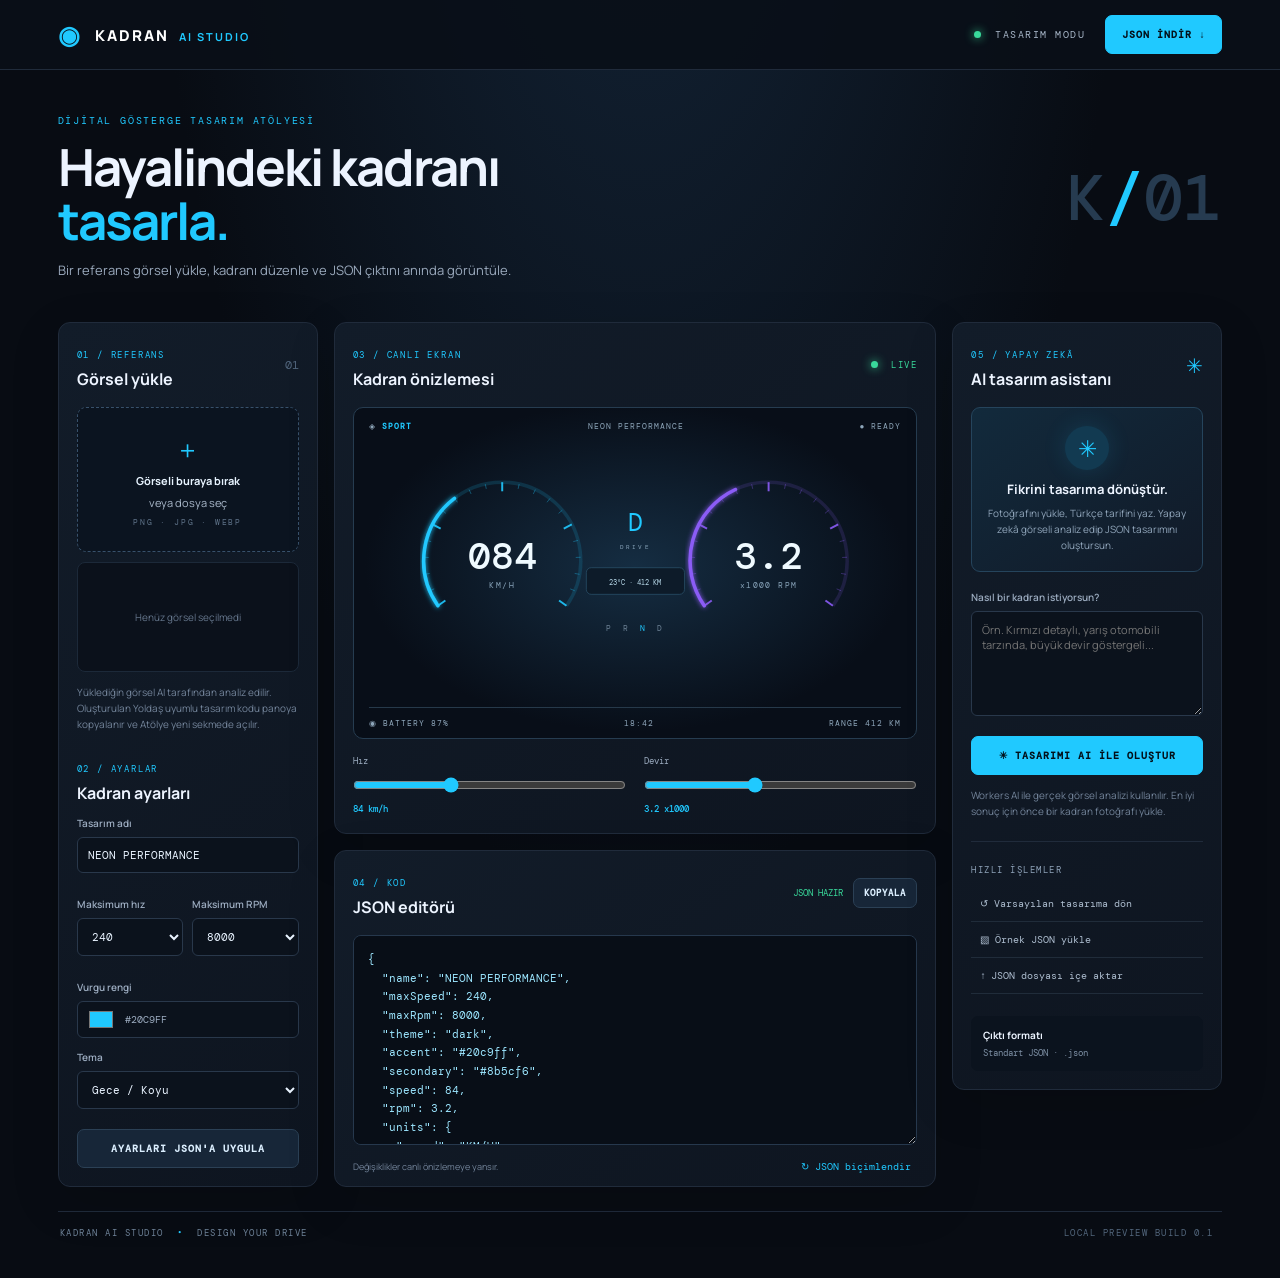
==== index.html @ 5814f286 "Update image analysis and Yoldas export hint" ====
<!doctype html>
<html lang="tr">
<head>
<meta charset="utf-8"><meta name="viewport" content="width=device-width,initial-scale=1">
<title>Kadran AI Studio</title><link rel="stylesheet" href="style.css">
</head>
<body>
<header class="topbar">
  <a class="brand" href="#"><span class="brand-icon">◉</span> KADRAN <b>AI STUDIO</b></a>
  <div class="top-actions"><span class="status"><i></i> TASARIM MODU</span><button id="downloadTop" class="btn primary">JSON İNDİR ↓</button></div>
</header>
<main>
  <section class="intro"><div><p class="eyebrow">DİJİTAL GÖSTERGE TASARIM ATÖLYESİ</p><h1>Hayalindeki kadranı<br><em>tasarla.</em></h1><p class="sub">Bir referans görsel yükle, kadranı düzenle ve JSON çıktını anında görüntüle.</p></div><div class="intro-mark">K<span>/</span>01</div></section>
  <section class="workspace">
    <aside class="panel upload-panel">
      <div class="panel-head"><div><small>01 / REFERANS</small><h2>Görsel yükle</h2></div><span class="step">01</span></div>
      <label class="dropzone" id="dropzone" for="imageInput">
        <input id="imageInput" type="file" accept="image/png,image/jpeg,image/webp">
        <span class="upload-symbol">＋</span><strong>Görseli buraya bırak</strong><span>veya dosya seç</span><small>PNG · JPG · WEBP</small>
      </label>
      <div class="reference-preview" id="referencePreview"><span>Henüz görsel seçilmedi</span></div>
      <div class="hint">Yüklediğin görsel AI tarafından analiz edilir. Oluşturulan Yoldaş uyumlu tasarım kodu panoya kopyalanır ve Atölye yeni sekmede açılır.</div>
      <div class="panel-head controls-head"><div><small>02 / AYARLAR</small><h2>Kadran ayarları</h2></div></div>
      <label class="field">Tasarım adı<input id="nameInput" value="NEON PERFORMANCE"></label>
      <div class="two-fields">
        <label class="field">Maksimum hız<select id="maxSpeed"><option>240</option><option>260</option><option>280</option><option>320</option><option>360</option></select></label>
        <label class="field">Maksimum RPM<select id="maxRpm"><option>8000</option><option>7000</option><option>9000</option><option>10000</option></select></label>
      </div>
      <label class="field">Vurgu rengi<div class="color-row"><input id="accent" type="color" value="#20c9ff"><span id="colorValue">#20C9FF</span></div></label>
      <label class="field">Tema<select id="theme"><option value="dark">Gece / Koyu</option><option value="light">Gündüz / Açık</option></select></label>
      <button id="applySettings" class="btn full">AYARLARI JSON'A UYGULA</button>
    </aside>
    <section class="center-column">
      <div class="panel preview-panel">
        <div class="panel-head"><div><small>03 / CANLI EKRAN</small><h2>Kadran önizlemesi</h2></div><span class="live"><i></i> LIVE</span></div>
        <div id="cluster" class="cluster">
          <div class="cluster-top"><span>◈ <b>SPORT</b></span><span id="clusterName">NEON PERFORMANCE</span><span>● READY</span></div>
          <svg id="dial" viewBox="0 0 760 390" role="img" aria-label="Dijital araç kadranı">
            <defs><filter id="glow"><feGaussianBlur stdDeviation="5" result="blur"/><feMerge><feMergeNode in="blur"/><feMergeNode in="SourceGraphic"/></feMerge></filter></defs>
            <g id="leftTicks"></g><g id="rightTicks"></g>
            <text x="190" y="210" class="dial-value" id="speedText">084</text><text x="190" y="242" class="dial-unit">KM/H</text>
            <text x="570" y="210" class="dial-value" id="rpmText">3.2</text><text x="570" y="242" class="dial-unit">x1000 RPM</text>
            <path id="speedArc" d="" class="arc"/><path id="rpmArc" d="" class="arc secondary"/>
            <text x="380" y="145" text-anchor="middle" class="gear">D</text>
            <text x="380" y="178" text-anchor="middle" class="gear-label">DRIVE</text>
            <rect x="305" y="205" width="150" height="42" rx="8" class="info-box"/>
            <text x="380" y="232" text-anchor="middle" class="info-text">23°C  ·  412 KM</text>
            <text x="380" y="290" text-anchor="middle" class="bottom-info">P  R  <tspan class="active-gear">N</tspan>  D</text>
          </svg>
          <div class="cluster-bottom"><span>◉  BATTERY  87%</span><span>18:42</span><span>RANGE 412 KM</span></div>
        </div>
        <div class="preview-controls"><label>Hız <input id="speedSlider" type="range" min="0" max="240" value="84"><b id="speedLabel">84 km/h</b></label><label>Devir <input id="rpmSlider" type="range" min="0" max="8" step=".1" value="3.2"><b id="rpmLabel">3.2 x1000</b></label></div>
      </div>
      <div class="panel editor-panel">
        <div class="panel-head"><div><small>04 / KOD</small><h2>JSON editörü</h2></div><div class="editor-actions"><span id="jsonStatus">JSON HAZIR</span><button id="copyJson" class="btn small">KOPYALA</button></div></div>
        <textarea id="jsonEditor" spellcheck="false" aria-label="JSON editörü"></textarea>
        <div class="editor-footer"><span>Değişiklikler canlı önizlemeye yansır.</span><button id="formatJson" class="text-btn">↻ JSON biçimlendir</button></div>
      </div>
    </section>
    <aside class="panel ai-panel">
      <div class="panel-head"><div><small>05 / YAPAY ZEKÂ</small><h2>AI tasarım asistanı</h2></div><span class="ai-star">✳</span></div>
      <div class="ai-card"><div class="ai-orb">✳</div><h3>Fikrini tasarıma dönüştür.</h3><p>Fotoğrafını yükle, Türkçe tarifini yaz. Yapay zekâ görseli analiz edip JSON tasarımını oluştursun.</p></div>
      <label class="field">Nasıl bir kadran istiyorsun?<textarea id="prompt" class="prompt" placeholder="Örn. Kırmızı detaylı, yarış otomobili tarzında, büyük devir göstergeli..."></textarea></label>
      <button id="generate" class="btn primary full">✳ TASARIMI AI İLE OLUŞTUR</button>
      <p class="hint">Workers AI ile gerçek görsel analizi kullanılır. En iyi sonuç için önce bir kadran fotoğrafı yükle.</p>
      <div class="ai-divider"></div><h3 class="mini-title">HIZLI İŞLEMLER</h3>
      <button class="quick" id="reset">↺ Varsayılan tasarıma dön</button>
      <button class="quick" id="sample">▧ Örnek JSON yükle</button>
      <label class="quick file-load">↑ JSON dosyası içe aktar<input type="file" id="jsonInput" accept=".json,application/json"></label>
      <div class="export-note"><b>Çıktı formatı</b><span>Standart JSON · .json</span></div>
    </aside>
  </section>
  <footer> KADRAN AI STUDIO <span>•</span> DESIGN YOUR DRIVE <span class="foot-right">LOCAL PREVIEW BUILD 0.1</span></footer>
</main>
<script src="app.js"></script>
</body></html>
---- style.css ----
@import url('https://fonts.googleapis.com/css2?family=DM+Mono:wght@400;500&family=Manrope:wght@400;500;600;700;800&display=swap');
:root{--bg:#080c13;--panel:#101722;--line:#202b3b;--muted:#7f8da1;--text:#edf4ff;--cyan:#20c9ff;--accent:#20c9ff}
*{box-sizing:border-box}body{margin:0;background:radial-gradient(ellipse at 50% -30%,#14263a 0,transparent 55%),var(--bg);color:var(--text);font-family:Manrope,Arial,sans-serif}.topbar{height:70px;border-bottom:1px solid var(--line);display:flex;align-items:center;justify-content:space-between;padding:0 4.5%;background:#090f18e8}.brand{font-size:15px;font-weight:800;letter-spacing:2px;color:#fff;text-decoration:none}.brand b{color:var(--cyan);font-size:11px;margin-left:5px}.brand-icon{color:var(--cyan);font-size:25px;vertical-align:-3px;margin-right:8px}.top-actions{display:flex;gap:20px;align-items:center}.status,.live{font:10px 'DM Mono';letter-spacing:1.5px;color:#a8b7c9}.status i,.live i{display:inline-block;width:7px;height:7px;background:#39d99b;border-radius:50%;margin-right:7px;box-shadow:0 0 10px #39d99b}.btn{border:1px solid #2b4055;background:#172638;color:#dcefff;padding:12px 16px;border-radius:7px;font:700 10px 'DM Mono';letter-spacing:1px;cursor:pointer;transition:.2s}.btn:hover{transform:translateY(-1px);border-color:var(--cyan)}.btn.primary{background:var(--cyan);color:#03101a;border-color:var(--cyan)}main{max-width:1600px;margin:auto;padding:34px 4.5% 24px}.intro{display:flex;justify-content:space-between;align-items:center;margin:0 0 30px}.eyebrow,small{font:10px 'DM Mono';letter-spacing:1.8px;color:var(--cyan)}h1{font-size:clamp(34px,4vw,52px);line-height:1.06;letter-spacing:-2px;margin:12px 0}.intro h1 em{font-style:normal;color:var(--cyan)}.sub{color:#9aa9bc;font-size:13px}.intro-mark{font:500 65px 'DM Mono';color:#263b50}.intro-mark span{color:var(--cyan)}.workspace{display:grid;grid-template-columns:260px minmax(420px,1fr) 270px;gap:16px;align-items:start}.panel{background:linear-gradient(145deg,#121c29,#0e1520);border:1px solid var(--line);border-radius:12px;padding:18px;min-width:0;box-shadow:0 15px 50px #0002}.panel-head{display:flex;justify-content:space-between;align-items:center;margin-bottom:17px}.panel-head small{font-size:9px}.panel h2{font-size:16px;margin:5px 0 0}.step{font:12px 'DM Mono';color:#50647b}.dropzone{height:145px;border:1px dashed #38516b;border-radius:9px;background:#0b1420;display:flex;flex-direction:column;align-items:center;justify-content:center;gap:7px;cursor:pointer;color:#aab9cb;font-size:11px}.dropzone:hover{border-color:var(--cyan)}.dropzone input,.file-load input{display:none}.upload-symbol{font-size:25px;color:var(--cyan)}.dropzone strong{color:#e8f4ff}.dropzone small{font-size:8px;color:#60748a}.reference-preview{margin-top:10px;height:110px;border-radius:8px;background:#0b111b;border:1px solid #1c2939;display:flex;align-items:center;justify-content:center;color:#66778d;font-size:10px;overflow:hidden}.reference-preview img{width:100%;height:100%;object-fit:contain}.hint{font-size:10px;line-height:1.6;color:#73849a;margin:12px 0}.controls-head{margin-top:23px;margin-bottom:12px}.field{display:block;font-size:10px;color:#9cacc0;margin:12px 0;font-weight:600}.field input:not([type=color]),.field select,.field textarea{display:block;width:100%;margin-top:7px;border:1px solid #29384b;background:#0b121c;color:#e9f3ff;border-radius:6px;padding:10px;font:11px 'DM Mono';outline:none}.field input:focus,.field select:focus,.field textarea:focus{border-color:var(--cyan)}.two-fields{display:grid;grid-template-columns:1fr 1fr;gap:9px}.color-row{display:flex;align-items:center;gap:10px;margin-top:7px;background:#0b121c;border:1px solid #29384b;border-radius:6px;padding:5px 9px;font:10px 'DM Mono'}.color-row input{width:28px;height:25px;border:0;background:none;padding:0}.full{width:100%;margin-top:8px}.center-column{display:grid;gap:16px}.preview-panel{padding:18px}.live{font-size:9px;color:#39d99b}.cluster{--accent:#20c9ff;background:radial-gradient(ellipse at 50% 48%,#152d42,#080e18 68%);border:1px solid #263c50;border-radius:10px;padding:13px 15px 10px;overflow:hidden;color:#dff5ff}.cluster.light{background:radial-gradient(ellipse at 50% 48%,#dceaf2,#f6f9fc 70%);color:#1b2d3e}.cluster-top,.cluster-bottom{display:flex;justify-content:space-between;font:8px 'DM Mono';letter-spacing:1px;color:#8ea6ba}.cluster-top b{color:var(--accent)}#dial{width:100%;height:auto;display:block;max-height:310px}.dial-value{font:500 54px 'DM Mono';fill:#effaff;text-anchor:middle}.dial-unit{font:11px 'DM Mono';fill:#8ba7bd;text-anchor:middle;letter-spacing:2px}.gear{font:36px 'DM Mono';fill:var(--accent)}.gear-label{font:9px 'DM Mono';fill:#8ba7bd;letter-spacing:3px}.info-box{fill:#0d1b29;stroke:#2b536d}.info-text{font:10px 'DM Mono';fill:#b8d9e9}.bottom-info{font:12px 'DM Mono';fill:#6d8296;letter-spacing:5px}.active-gear{fill:var(--accent)}.arc{fill:none;stroke:var(--accent);stroke-width:5;stroke-linecap:round;filter:url(#glow)}.arc.secondary{opacity:.55}.tick{stroke:#456176;stroke-width:2}.tick.major{stroke:var(--accent);stroke-width:3}.cluster-bottom{margin-top:3px;padding-top:10px;border-top:1px solid #26394a}.preview-controls{display:grid;grid-template-columns:1fr 1fr;gap:18px;margin-top:16px}.preview-controls label{font:9px 'DM Mono';color:#9cacc0}.preview-controls input{width:100%;accent-color:var(--cyan);display:block;margin:10px 0}.preview-controls b{color:var(--cyan);font-weight:500}.editor-panel{padding-bottom:12px}.editor-actions{display:flex;align-items:center;gap:10px}.editor-actions span{font:9px 'DM Mono';color:#39d99b}.btn.small{padding:8px 10px;font-size:9px}#jsonEditor{width:100%;height:210px;resize:vertical;background:#080e17;border:1px solid #26384d;border-radius:8px;color:#9ce6ff;padding:14px;font:11px/1.7 'DM Mono';outline:none;tab-size:2}#jsonEditor:focus{border-color:#287c9d}.editor-footer{display:flex;justify-content:space-between;align-items:center;color:#73849a;font-size:9px;margin-top:9px}.text-btn{background:none;border:0;color:var(--cyan);font:10px 'DM Mono';cursor:pointer}.ai-star{color:var(--cyan);font-size:20px}.ai-card{background:linear-gradient(145deg,#122a3c,#111a28);border:1px solid #25445c;border-radius:9px;padding:18px 14px;text-align:center;margin-bottom:18px}.ai-orb{width:44px;height:44px;border-radius:50%;margin:0 auto 10px;display:grid;place-items:center;background:#123a51;color:var(--cyan);font-size:23px;box-shadow:0 0 25px #20c9ff24}.ai-card h3{font-size:13px;margin:7px 0}.ai-card p{font-size:10px;line-height:1.6;color:#91a6bb;margin:0}.prompt{height:105px;resize:vertical;font-family:Manrope!important;line-height:1.5}.ai-divider{height:1px;background:var(--line);margin:22px 0}.mini-title{font:9px 'DM Mono';letter-spacing:1.5px;color:#8ea2b8;margin-bottom:10px}.quick{width:100%;text-align:left;padding:11px 9px;background:transparent;border:0;border-bottom:1px solid #202c3a;color:#aebed0;font:10px 'DM Mono';cursor:pointer}.quick:hover{color:var(--cyan)}.file-load{display:block}.export-note{margin-top:22px;padding:12px;background:#0b131e;border-radius:7px;display:flex;flex-direction:column;gap:5px;font-size:10px}.export-note span{color:#7f91a6;font:9px 'DM Mono'}footer{margin-top:24px;padding:15px 2px;border-top:1px solid var(--line);font:9px 'DM Mono';letter-spacing:1.5px;color:#6e8298}footer span{color:var(--cyan);padding:0 7px}.foot-right{float:right!important;color:#53677d!important}
@media(max-width:1100px){.workspace{grid-template-columns:230px minmax(350px,1fr)}.ai-panel{grid-column:1/-1;display:grid;grid-template-columns:1fr 1fr;gap:12px}.ai-panel>.panel-head{grid-column:1/-1;margin-bottom:0}.ai-divider,.mini-title,.quick,.export-note{grid-column:1/-1}.ai-card{margin:0}}
@media(max-width:720px){main{padding:24px 14px}.topbar{padding:0 14px}.status{display:none}.intro-mark{font-size:38px}.workspace{grid-template-columns:1fr}.ai-panel{display:block}.ai-panel>.panel-head{margin-bottom:17px}.ai-card{margin-bottom:18px}.preview-controls{grid-template-columns:1fr}.cluster{padding:8px}#dial{min-height:190px}.intro{margin-bottom:20px}.sub{max-width:300px}.foot-right{float:none!important;display:block;margin-top:8px}}
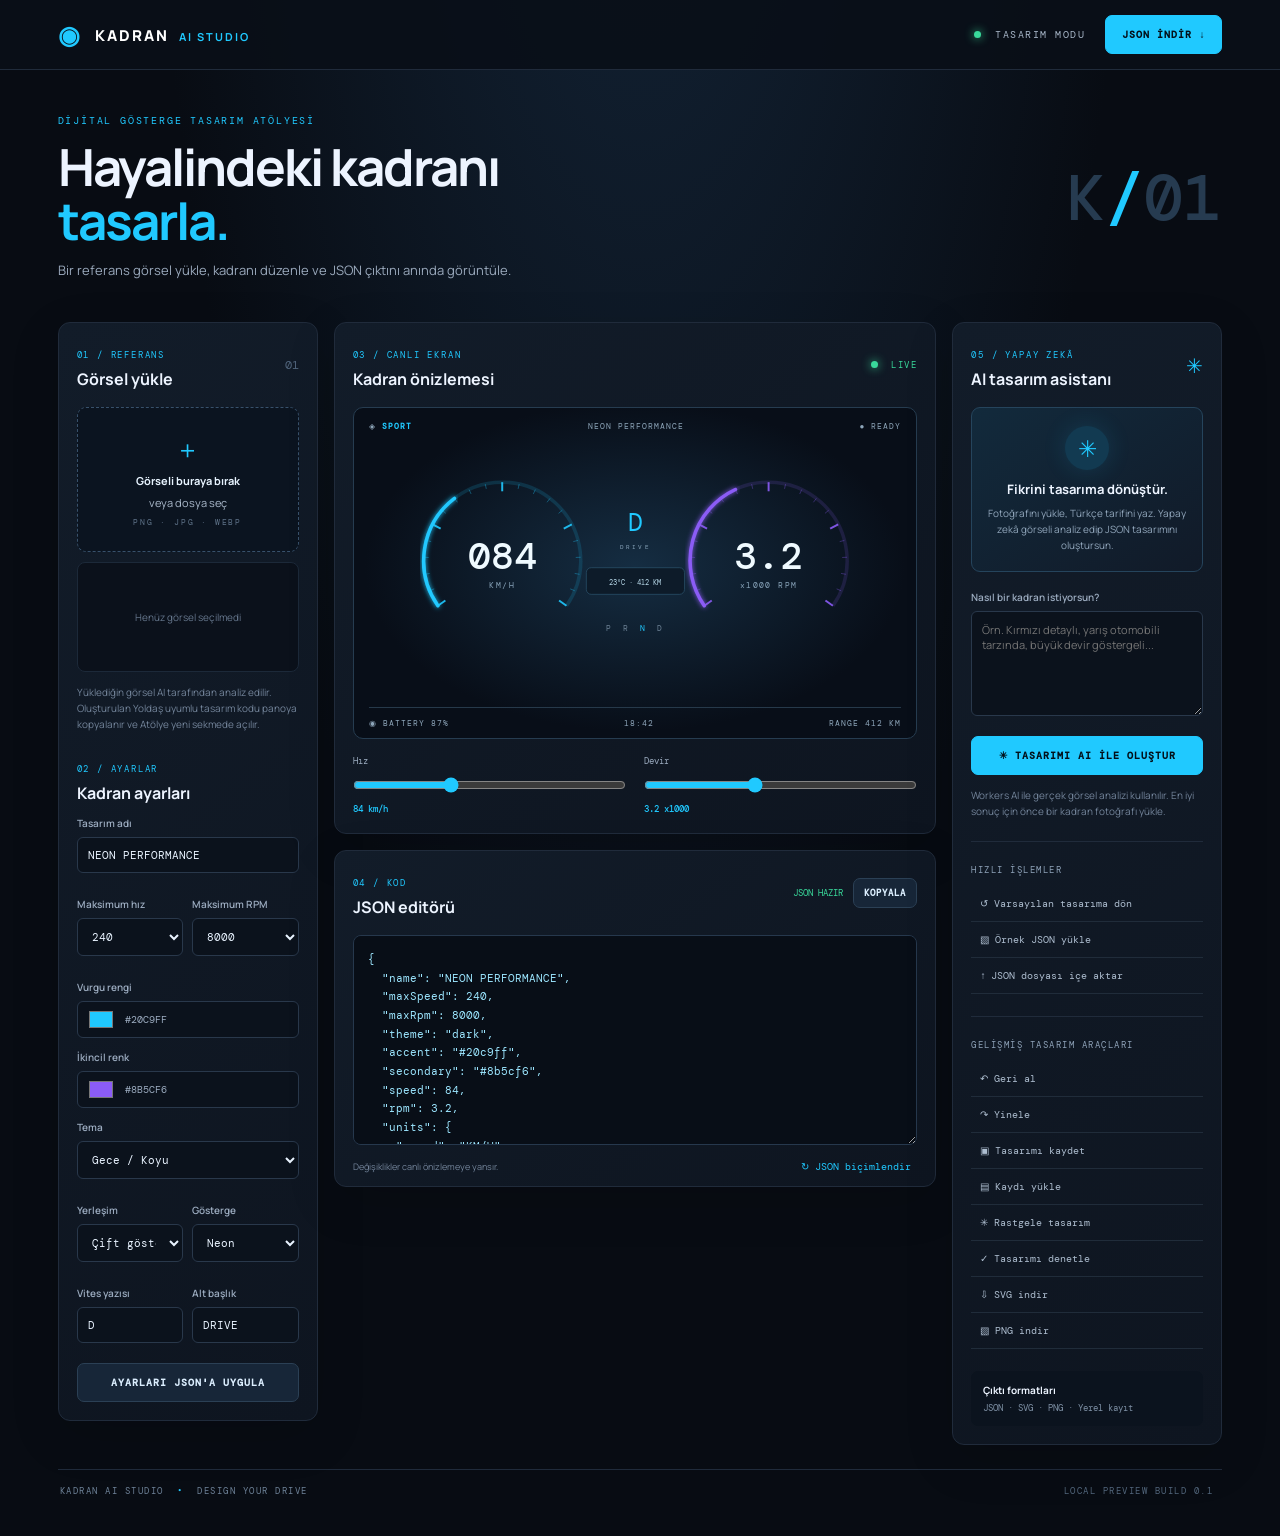
==== commit d3f5aa2f: "Add expanded dashboard design controls and tools" ====
--- a/index.html
+++ b/index.html
@@ -27,7 +27,16 @@
         <label class="field">Maksimum RPM<select id="maxRpm"><option>8000</option><option>7000</option><option>9000</option><option>10000</option></select></label>
       </div>
       <label class="field">Vurgu rengi<div class="color-row"><input id="accent" type="color" value="#20c9ff"><span id="colorValue">#20C9FF</span></div></label>
+      <label class="field">İkincil renk<div class="color-row"><input id="secondary" type="color" value="#8b5cf6"><span id="secondaryValue">#8B5CF6</span></div></label>
       <label class="field">Tema<select id="theme"><option value="dark">Gece / Koyu</option><option value="light">Gündüz / Açık</option></select></label>
+      <div class="two-fields">
+        <label class="field">Yerleşim<select id="layout"><option value="dual-dial">Çift gösterge</option><option value="single-dial">Tek gösterge</option><option value="horizontal">Yatay çubuk</option><option value="minimal">Minimal</option></select></label>
+        <label class="field">Gösterge<select id="gaugeStyle"><option value="neon">Neon</option><option value="solid">Dolu</option><option value="minimal">Minimal</option></select></label>
+      </div>
+      <div class="two-fields">
+        <label class="field">Vites yazısı<input id="centerText" maxlength="8" value="D"></label>
+        <label class="field">Alt başlık<input id="subtitle" maxlength="18" value="DRIVE"></label>
+      </div>
       <button id="applySettings" class="btn full">AYARLARI JSON'A UYGULA</button>
     </aside>
     <section class="center-column">
@@ -67,7 +76,14 @@
       <button class="quick" id="reset">↺ Varsayılan tasarıma dön</button>
       <button class="quick" id="sample">▧ Örnek JSON yükle</button>
       <label class="quick file-load">↑ JSON dosyası içe aktar<input type="file" id="jsonInput" accept=".json,application/json"></label>
-      <div class="export-note"><b>Çıktı formatı</b><span>Standart JSON · .json</span></div>
+      <div class="ai-divider"></div><h3 class="mini-title">GELİŞMİŞ TASARIM ARAÇLARI</h3>
+      <div class="tool-grid">
+        <button class="quick tool-btn" id="undo">↶ Geri al</button><button class="quick tool-btn" id="redo">↷ Yinele</button>
+        <button class="quick tool-btn" id="saveDesign">▣ Tasarımı kaydet</button><button class="quick tool-btn" id="loadDesign">▤ Kaydı yükle</button>
+        <button class="quick tool-btn" id="randomize">✳ Rastgele tasarım</button><button class="quick tool-btn" id="validate">✓ Tasarımı denetle</button>
+        <button class="quick tool-btn" id="exportSvg">⇩ SVG indir</button><button class="quick tool-btn" id="exportPng">▧ PNG indir</button>
+      </div>
+      <div class="export-note"><b>Çıktı formatları</b><span>JSON · SVG · PNG · Yerel kayıt</span></div>
     </aside>
   </section>
   <footer> KADRAN AI STUDIO <span>•</span> DESIGN YOUR DRIVE <span class="foot-right">LOCAL PREVIEW BUILD 0.1</span></footer>
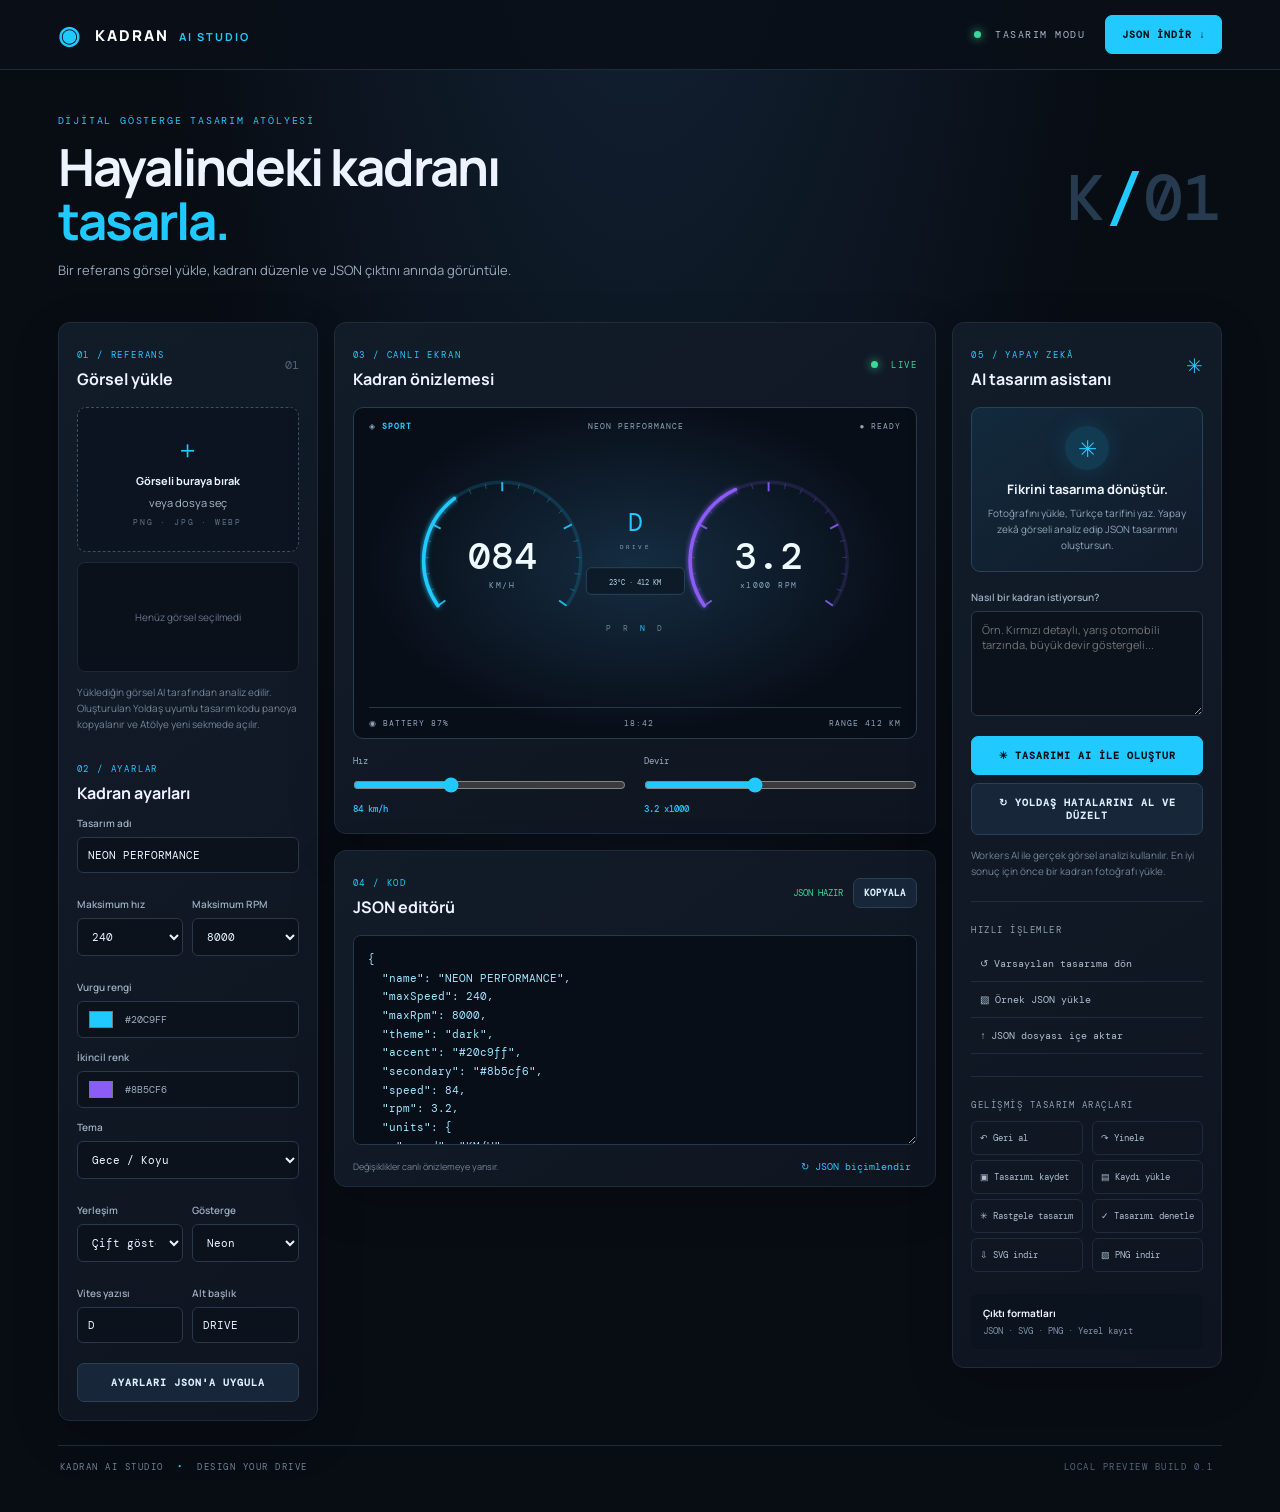
==== commit 79149793: "Add Yoldas error correction control" ====
--- a/index.html
+++ b/index.html
@@ -71,6 +71,7 @@
       <div class="ai-card"><div class="ai-orb">✳</div><h3>Fikrini tasarıma dönüştür.</h3><p>Fotoğrafını yükle, Türkçe tarifini yaz. Yapay zekâ görseli analiz edip JSON tasarımını oluştursun.</p></div>
       <label class="field">Nasıl bir kadran istiyorsun?<textarea id="prompt" class="prompt" placeholder="Örn. Kırmızı detaylı, yarış otomobili tarzında, büyük devir göstergeli..."></textarea></label>
       <button id="generate" class="btn primary full">✳ TASARIMI AI İLE OLUŞTUR</button>
+      <button class="btn full" id="fixYoldasErrors" type="button">↻ YOLDAŞ HATALARINI AL VE DÜZELT</button>
       <p class="hint">Workers AI ile gerçek görsel analizi kullanılır. En iyi sonuç için önce bir kadran fotoğrafı yükle.</p>
       <div class="ai-divider"></div><h3 class="mini-title">HIZLI İŞLEMLER</h3>
       <button class="quick" id="reset">↺ Varsayılan tasarıma dön</button>
--- a/style.css
+++ b/style.css
@@ -2,4 +2,7 @@
 :root{--bg:#080c13;--panel:#101722;--line:#202b3b;--muted:#7f8da1;--text:#edf4ff;--cyan:#20c9ff;--accent:#20c9ff}
 *{box-sizing:border-box}body{margin:0;background:radial-gradient(ellipse at 50% -30%,#14263a 0,transparent 55%),var(--bg);color:var(--text);font-family:Manrope,Arial,sans-serif}.topbar{height:70px;border-bottom:1px solid var(--line);display:flex;align-items:center;justify-content:space-between;padding:0 4.5%;background:#090f18e8}.brand{font-size:15px;font-weight:800;letter-spacing:2px;color:#fff;text-decoration:none}.brand b{color:var(--cyan);font-size:11px;margin-left:5px}.brand-icon{color:var(--cyan);font-size:25px;vertical-align:-3px;margin-right:8px}.top-actions{display:flex;gap:20px;align-items:center}.status,.live{font:10px 'DM Mono';letter-spacing:1.5px;color:#a8b7c9}.status i,.live i{display:inline-block;width:7px;height:7px;background:#39d99b;border-radius:50%;margin-right:7px;box-shadow:0 0 10px #39d99b}.btn{border:1px solid #2b4055;background:#172638;color:#dcefff;padding:12px 16px;border-radius:7px;font:700 10px 'DM Mono';letter-spacing:1px;cursor:pointer;transition:.2s}.btn:hover{transform:translateY(-1px);border-color:var(--cyan)}.btn.primary{background:var(--cyan);color:#03101a;border-color:var(--cyan)}main{max-width:1600px;margin:auto;padding:34px 4.5% 24px}.intro{display:flex;justify-content:space-between;align-items:center;margin:0 0 30px}.eyebrow,small{font:10px 'DM Mono';letter-spacing:1.8px;color:var(--cyan)}h1{font-size:clamp(34px,4vw,52px);line-height:1.06;letter-spacing:-2px;margin:12px 0}.intro h1 em{font-style:normal;color:var(--cyan)}.sub{color:#9aa9bc;font-size:13px}.intro-mark{font:500 65px 'DM Mono';color:#263b50}.intro-mark span{color:var(--cyan)}.workspace{display:grid;grid-template-columns:260px minmax(420px,1fr) 270px;gap:16px;align-items:start}.panel{background:linear-gradient(145deg,#121c29,#0e1520);border:1px solid var(--line);border-radius:12px;padding:18px;min-width:0;box-shadow:0 15px 50px #0002}.panel-head{display:flex;justify-content:space-between;align-items:center;margin-bottom:17px}.panel-head small{font-size:9px}.panel h2{font-size:16px;margin:5px 0 0}.step{font:12px 'DM Mono';color:#50647b}.dropzone{height:145px;border:1px dashed #38516b;border-radius:9px;background:#0b1420;display:flex;flex-direction:column;align-items:center;justify-content:center;gap:7px;cursor:pointer;color:#aab9cb;font-size:11px}.dropzone:hover{border-color:var(--cyan)}.dropzone input,.file-load input{display:none}.upload-symbol{font-size:25px;color:var(--cyan)}.dropzone strong{color:#e8f4ff}.dropzone small{font-size:8px;color:#60748a}.reference-preview{margin-top:10px;height:110px;border-radius:8px;background:#0b111b;border:1px solid #1c2939;display:flex;align-items:center;justify-content:center;color:#66778d;font-size:10px;overflow:hidden}.reference-preview img{width:100%;height:100%;object-fit:contain}.hint{font-size:10px;line-height:1.6;color:#73849a;margin:12px 0}.controls-head{margin-top:23px;margin-bottom:12px}.field{display:block;font-size:10px;color:#9cacc0;margin:12px 0;font-weight:600}.field input:not([type=color]),.field select,.field textarea{display:block;width:100%;margin-top:7px;border:1px solid #29384b;background:#0b121c;color:#e9f3ff;border-radius:6px;padding:10px;font:11px 'DM Mono';outline:none}.field input:focus,.field select:focus,.field textarea:focus{border-color:var(--cyan)}.two-fields{display:grid;grid-template-columns:1fr 1fr;gap:9px}.color-row{display:flex;align-items:center;gap:10px;margin-top:7px;background:#0b121c;border:1px solid #29384b;border-radius:6px;padding:5px 9px;font:10px 'DM Mono'}.color-row input{width:28px;height:25px;border:0;background:none;padding:0}.full{width:100%;margin-top:8px}.center-column{display:grid;gap:16px}.preview-panel{padding:18px}.live{font-size:9px;color:#39d99b}.cluster{--accent:#20c9ff;background:radial-gradient(ellipse at 50% 48%,#152d42,#080e18 68%);border:1px solid #263c50;border-radius:10px;padding:13px 15px 10px;overflow:hidden;color:#dff5ff}.cluster.light{background:radial-gradient(ellipse at 50% 48%,#dceaf2,#f6f9fc 70%);color:#1b2d3e}.cluster-top,.cluster-bottom{display:flex;justify-content:space-between;font:8px 'DM Mono';letter-spacing:1px;color:#8ea6ba}.cluster-top b{color:var(--accent)}#dial{width:100%;height:auto;display:block;max-height:310px}.dial-value{font:500 54px 'DM Mono';fill:#effaff;text-anchor:middle}.dial-unit{font:11px 'DM Mono';fill:#8ba7bd;text-anchor:middle;letter-spacing:2px}.gear{font:36px 'DM Mono';fill:var(--accent)}.gear-label{font:9px 'DM Mono';fill:#8ba7bd;letter-spacing:3px}.info-box{fill:#0d1b29;stroke:#2b536d}.info-text{font:10px 'DM Mono';fill:#b8d9e9}.bottom-info{font:12px 'DM Mono';fill:#6d8296;letter-spacing:5px}.active-gear{fill:var(--accent)}.arc{fill:none;stroke:var(--accent);stroke-width:5;stroke-linecap:round;filter:url(#glow)}.arc.secondary{opacity:.55}.tick{stroke:#456176;stroke-width:2}.tick.major{stroke:var(--accent);stroke-width:3}.cluster-bottom{margin-top:3px;padding-top:10px;border-top:1px solid #26394a}.preview-controls{display:grid;grid-template-columns:1fr 1fr;gap:18px;margin-top:16px}.preview-controls label{font:9px 'DM Mono';color:#9cacc0}.preview-controls input{width:100%;accent-color:var(--cyan);display:block;margin:10px 0}.preview-controls b{color:var(--cyan);font-weight:500}.editor-panel{padding-bottom:12px}.editor-actions{display:flex;align-items:center;gap:10px}.editor-actions span{font:9px 'DM Mono';color:#39d99b}.btn.small{padding:8px 10px;font-size:9px}#jsonEditor{width:100%;height:210px;resize:vertical;background:#080e17;border:1px solid #26384d;border-radius:8px;color:#9ce6ff;padding:14px;font:11px/1.7 'DM Mono';outline:none;tab-size:2}#jsonEditor:focus{border-color:#287c9d}.editor-footer{display:flex;justify-content:space-between;align-items:center;color:#73849a;font-size:9px;margin-top:9px}.text-btn{background:none;border:0;color:var(--cyan);font:10px 'DM Mono';cursor:pointer}.ai-star{color:var(--cyan);font-size:20px}.ai-card{background:linear-gradient(145deg,#122a3c,#111a28);border:1px solid #25445c;border-radius:9px;padding:18px 14px;text-align:center;margin-bottom:18px}.ai-orb{width:44px;height:44px;border-radius:50%;margin:0 auto 10px;display:grid;place-items:center;background:#123a51;color:var(--cyan);font-size:23px;box-shadow:0 0 25px #20c9ff24}.ai-card h3{font-size:13px;margin:7px 0}.ai-card p{font-size:10px;line-height:1.6;color:#91a6bb;margin:0}.prompt{height:105px;resize:vertical;font-family:Manrope!important;line-height:1.5}.ai-divider{height:1px;background:var(--line);margin:22px 0}.mini-title{font:9px 'DM Mono';letter-spacing:1.5px;color:#8ea2b8;margin-bottom:10px}.quick{width:100%;text-align:left;padding:11px 9px;background:transparent;border:0;border-bottom:1px solid #202c3a;color:#aebed0;font:10px 'DM Mono';cursor:pointer}.quick:hover{color:var(--cyan)}.file-load{display:block}.export-note{margin-top:22px;padding:12px;background:#0b131e;border-radius:7px;display:flex;flex-direction:column;gap:5px;font-size:10px}.export-note span{color:#7f91a6;font:9px 'DM Mono'}footer{margin-top:24px;padding:15px 2px;border-top:1px solid var(--line);font:9px 'DM Mono';letter-spacing:1.5px;color:#6e8298}footer span{color:var(--cyan);padding:0 7px}.foot-right{float:right!important;color:#53677d!important}
 @media(max-width:1100px){.workspace{grid-template-columns:230px minmax(350px,1fr)}.ai-panel{grid-column:1/-1;display:grid;grid-template-columns:1fr 1fr;gap:12px}.ai-panel>.panel-head{grid-column:1/-1;margin-bottom:0}.ai-divider,.mini-title,.quick,.export-note{grid-column:1/-1}.ai-card{margin:0}}
-@media(max-width:720px){main{padding:24px 14px}.topbar{padding:0 14px}.status{display:none}.intro-mark{font-size:38px}.workspace{grid-template-columns:1fr}.ai-panel{display:block}.ai-panel>.panel-head{margin-bottom:17px}.ai-card{margin-bottom:18px}.preview-controls{grid-template-columns:1fr}.cluster{padding:8px}#dial{min-height:190px}.intro{margin-bottom:20px}.sub{max-width:300px}.foot-right{float:none!important;display:block;margin-top:8px}}+@media(max-width:720px){main{padding:24px 14px}.topbar{padding:0 14px}.status{display:none}.intro-mark{font-size:38px}.workspace{grid-template-columns:1fr}.ai-panel{display:block}.ai-panel>.panel-head{margin-bottom:17px}.ai-card{margin-bottom:18px}.preview-controls{grid-template-columns:1fr}.cluster{padding:8px}#dial{min-height:190px}.intro{margin-bottom:20px}.sub{max-width:300px}.foot-right{float:none!important;display:block;margin-top:8px}}
+.tool-grid{display:grid;grid-template-columns:1fr 1fr;gap:5px 9px}
+.tool-btn{border:1px solid #202c3a;border-radius:6px;padding:10px 8px;font-size:9px}
+.tool-btn:hover{background:#122438;border-color:#28617b}
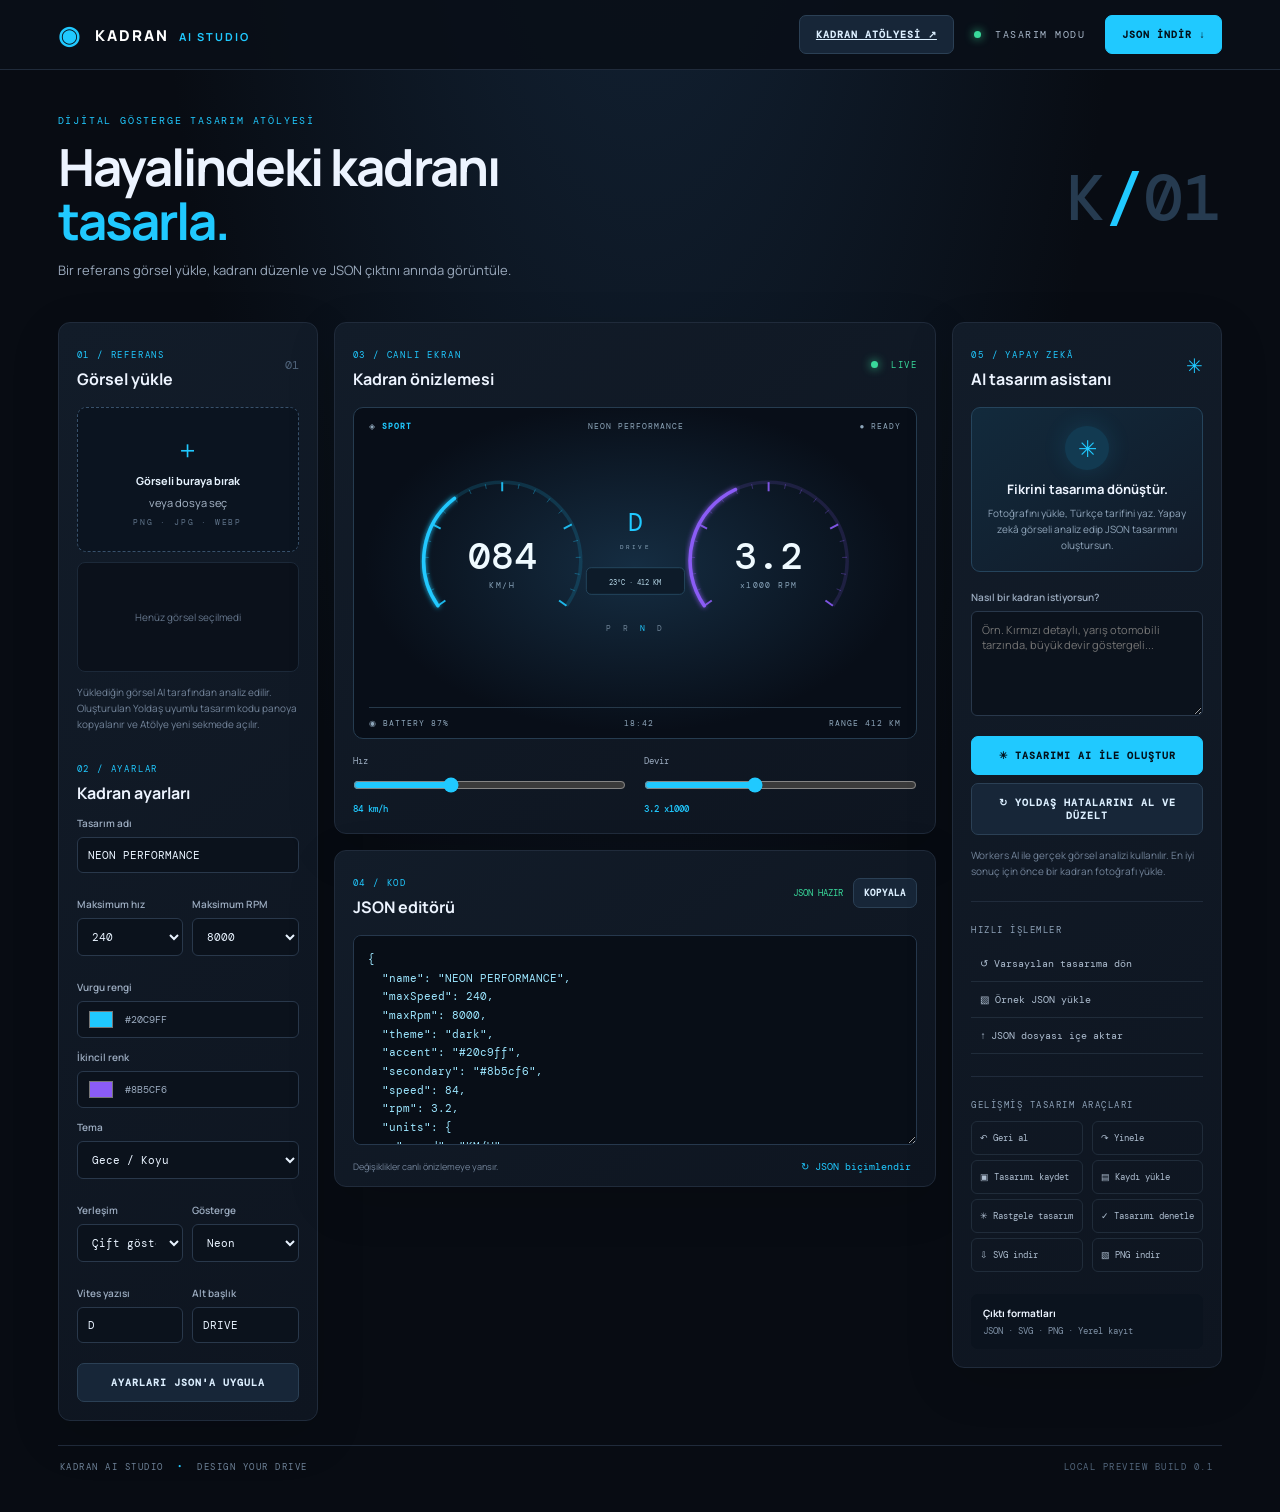
==== commit 14ab07fc: "Add navigation to integrated Kadran Atölyesi" ====
--- a/index.html
+++ b/index.html
@@ -7,7 +7,7 @@
 <body>
 <header class="topbar">
   <a class="brand" href="#"><span class="brand-icon">◉</span> KADRAN <b>AI STUDIO</b></a>
-  <div class="top-actions"><span class="status"><i></i> TASARIM MODU</span><button id="downloadTop" class="btn primary">JSON İNDİR ↓</button></div>
+  <div class="top-actions"><a class="btn" href="atolye.html">KADRAN ATÖLYESİ ↗</a><span class="status"><i></i> TASARIM MODU</span><button id="downloadTop" class="btn primary">JSON İNDİR ↓</button></div>
 </header>
 <main>
   <section class="intro"><div><p class="eyebrow">DİJİTAL GÖSTERGE TASARIM ATÖLYESİ</p><h1>Hayalindeki kadranı<br><em>tasarla.</em></h1><p class="sub">Bir referans görsel yükle, kadranı düzenle ve JSON çıktını anında görüntüle.</p></div><div class="intro-mark">K<span>/</span>01</div></section>
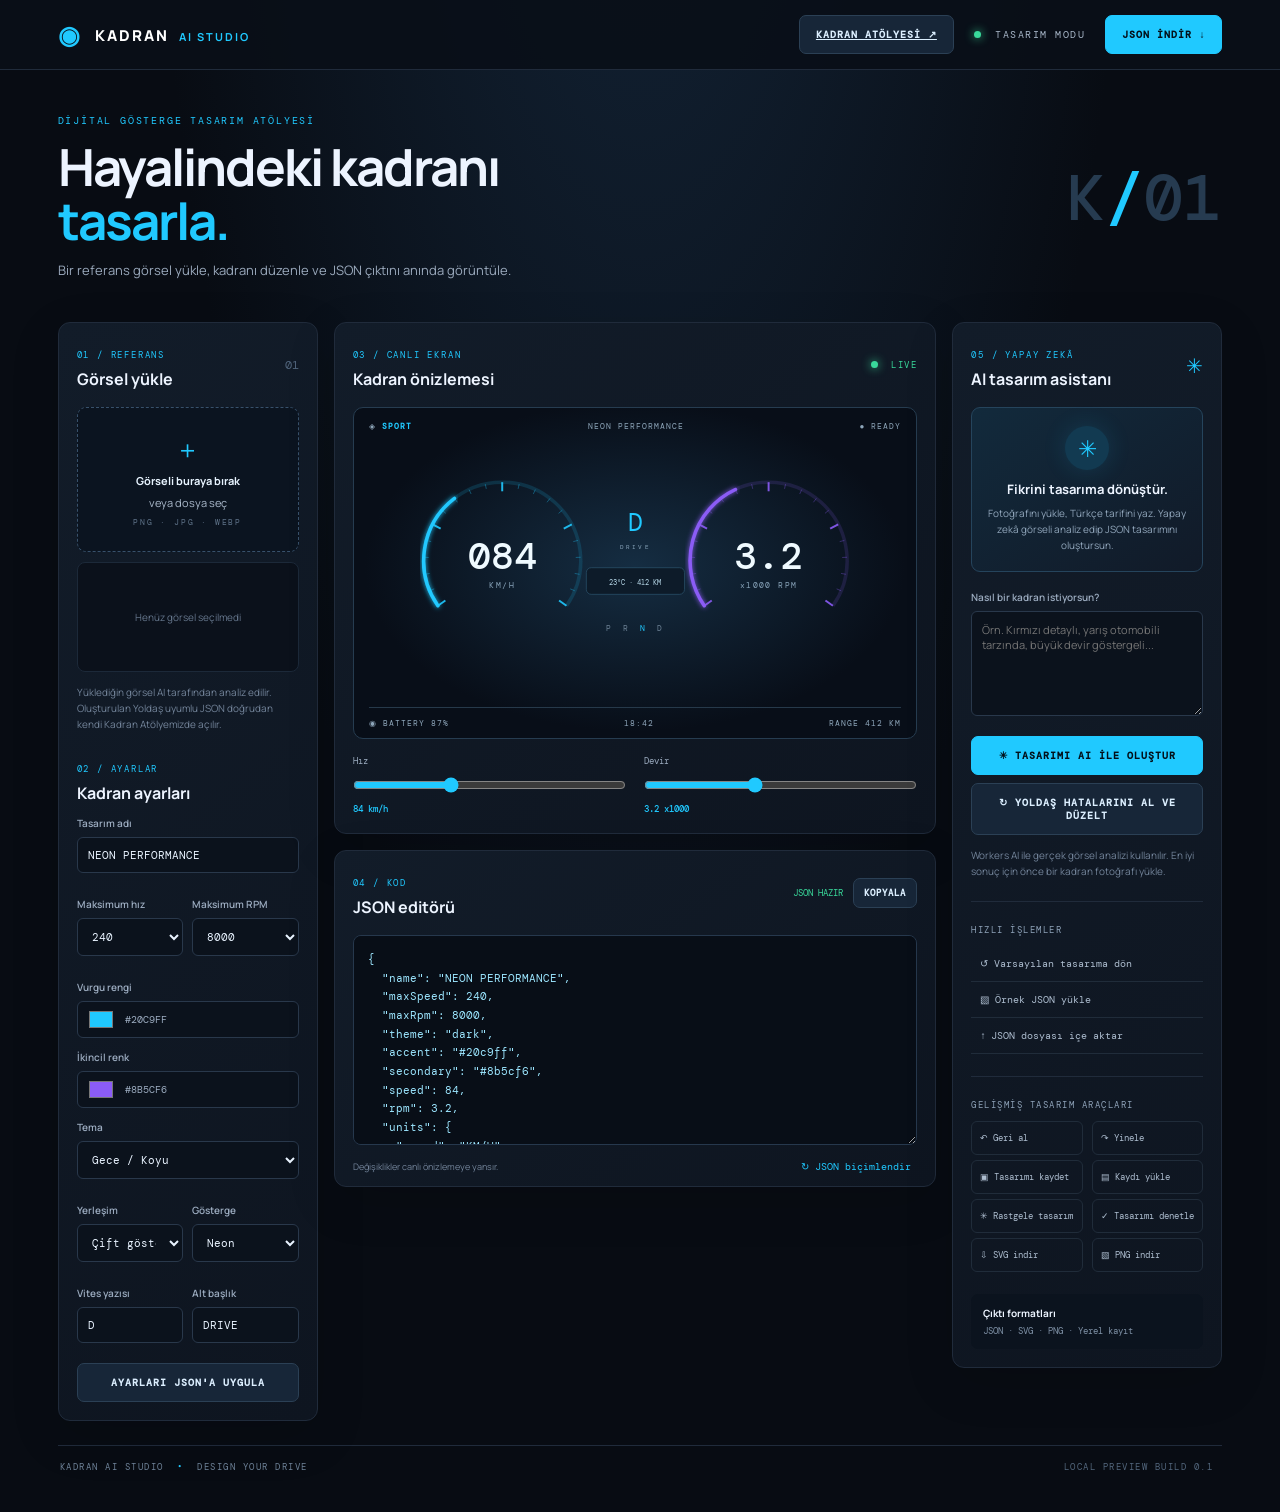
==== commit 6d92abc9: "Update AI handoff text for integrated atelier" ====
--- a/index.html
+++ b/index.html
@@ -19,7 +19,7 @@
         <span class="upload-symbol">＋</span><strong>Görseli buraya bırak</strong><span>veya dosya seç</span><small>PNG · JPG · WEBP</small>
       </label>
       <div class="reference-preview" id="referencePreview"><span>Henüz görsel seçilmedi</span></div>
-      <div class="hint">Yüklediğin görsel AI tarafından analiz edilir. Oluşturulan Yoldaş uyumlu tasarım kodu panoya kopyalanır ve Atölye yeni sekmede açılır.</div>
+      <div class="hint">Yüklediğin görsel AI tarafından analiz edilir. Oluşturulan Yoldaş uyumlu JSON doğrudan kendi Kadran Atölyemizde açılır.</div>
       <div class="panel-head controls-head"><div><small>02 / AYARLAR</small><h2>Kadran ayarları</h2></div></div>
       <label class="field">Tasarım adı<input id="nameInput" value="NEON PERFORMANCE"></label>
       <div class="two-fields">
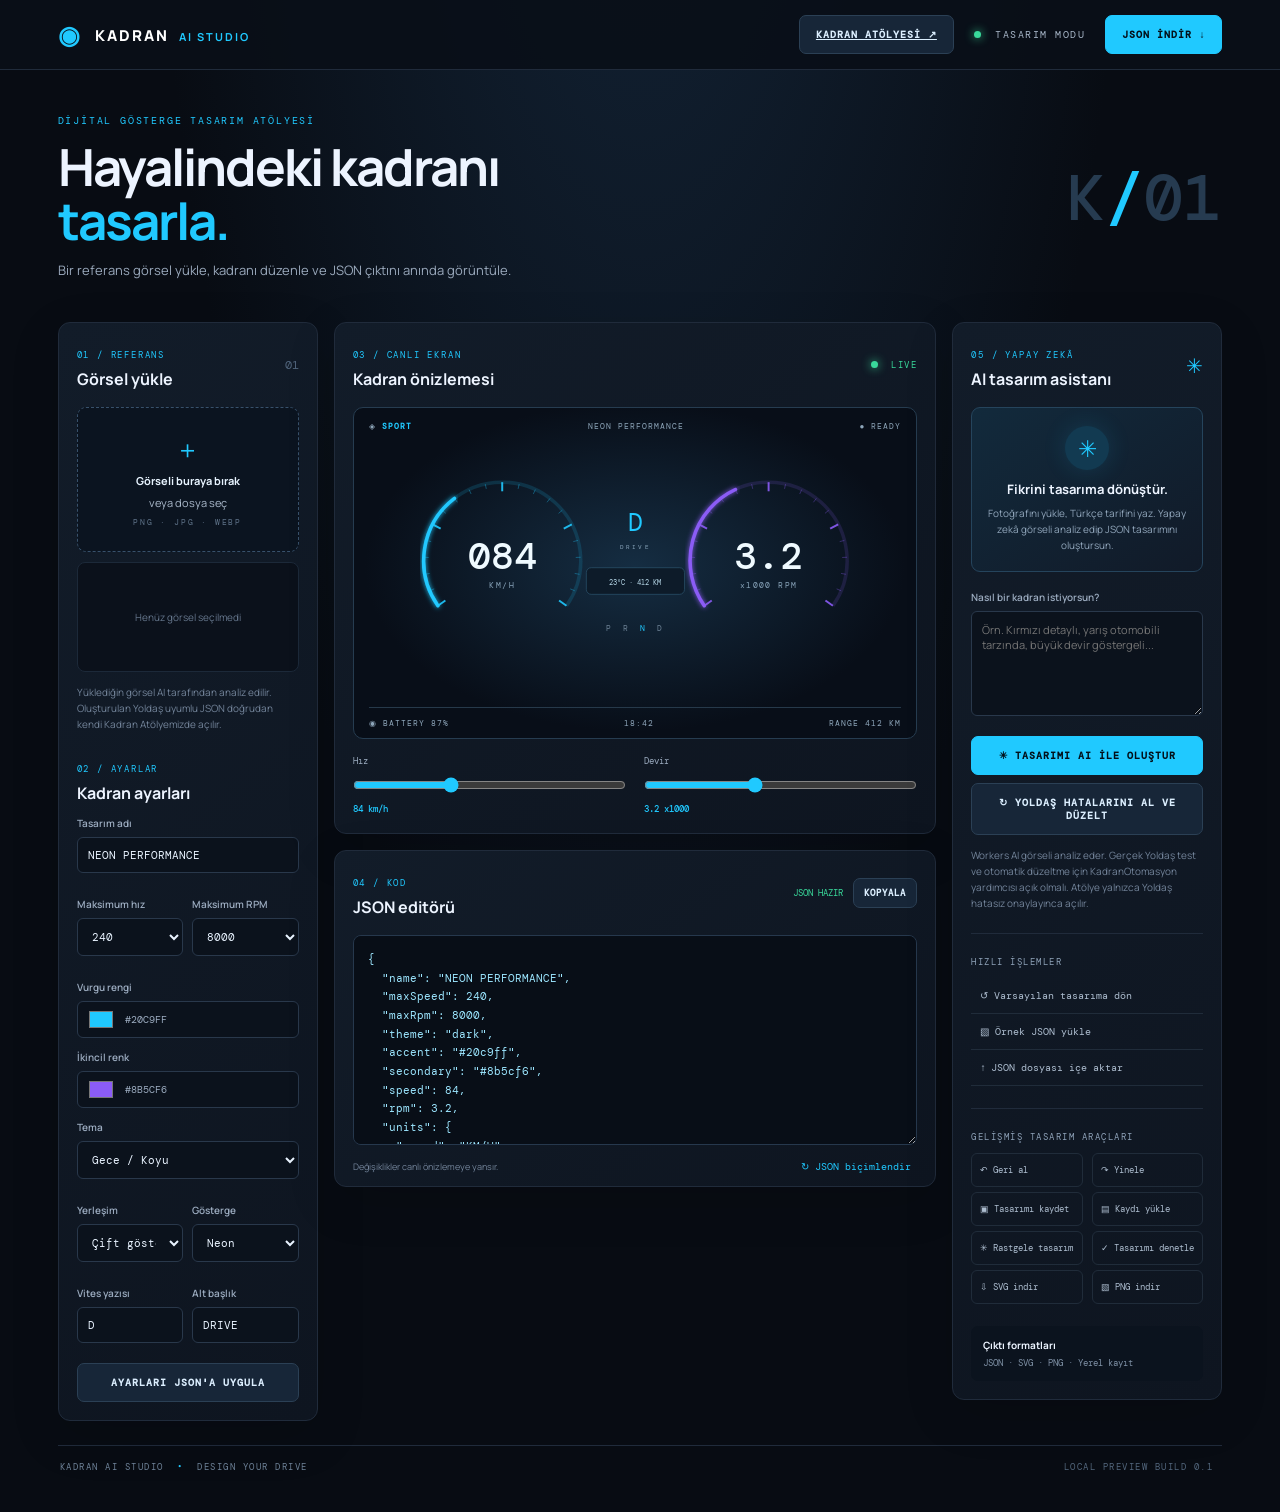
==== commit 6e2d422b: "Explain real Yoldas validation helper requirement" ====
--- a/index.html
+++ b/index.html
@@ -72,7 +72,7 @@
       <label class="field">Nasıl bir kadran istiyorsun?<textarea id="prompt" class="prompt" placeholder="Örn. Kırmızı detaylı, yarış otomobili tarzında, büyük devir göstergeli..."></textarea></label>
       <button id="generate" class="btn primary full">✳ TASARIMI AI İLE OLUŞTUR</button>
       <button class="btn full" id="fixYoldasErrors" type="button">↻ YOLDAŞ HATALARINI AL VE DÜZELT</button>
-      <p class="hint">Workers AI ile gerçek görsel analizi kullanılır. En iyi sonuç için önce bir kadran fotoğrafı yükle.</p>
+      <p class="hint">Workers AI görseli analiz eder. Gerçek Yoldaş test ve otomatik düzeltme için KadranOtomasyon yardımcısı açık olmalı. Atölye yalnızca Yoldaş hatasız onaylayınca açılır.</p>
       <div class="ai-divider"></div><h3 class="mini-title">HIZLI İŞLEMLER</h3>
       <button class="quick" id="reset">↺ Varsayılan tasarıma dön</button>
       <button class="quick" id="sample">▧ Örnek JSON yükle</button>
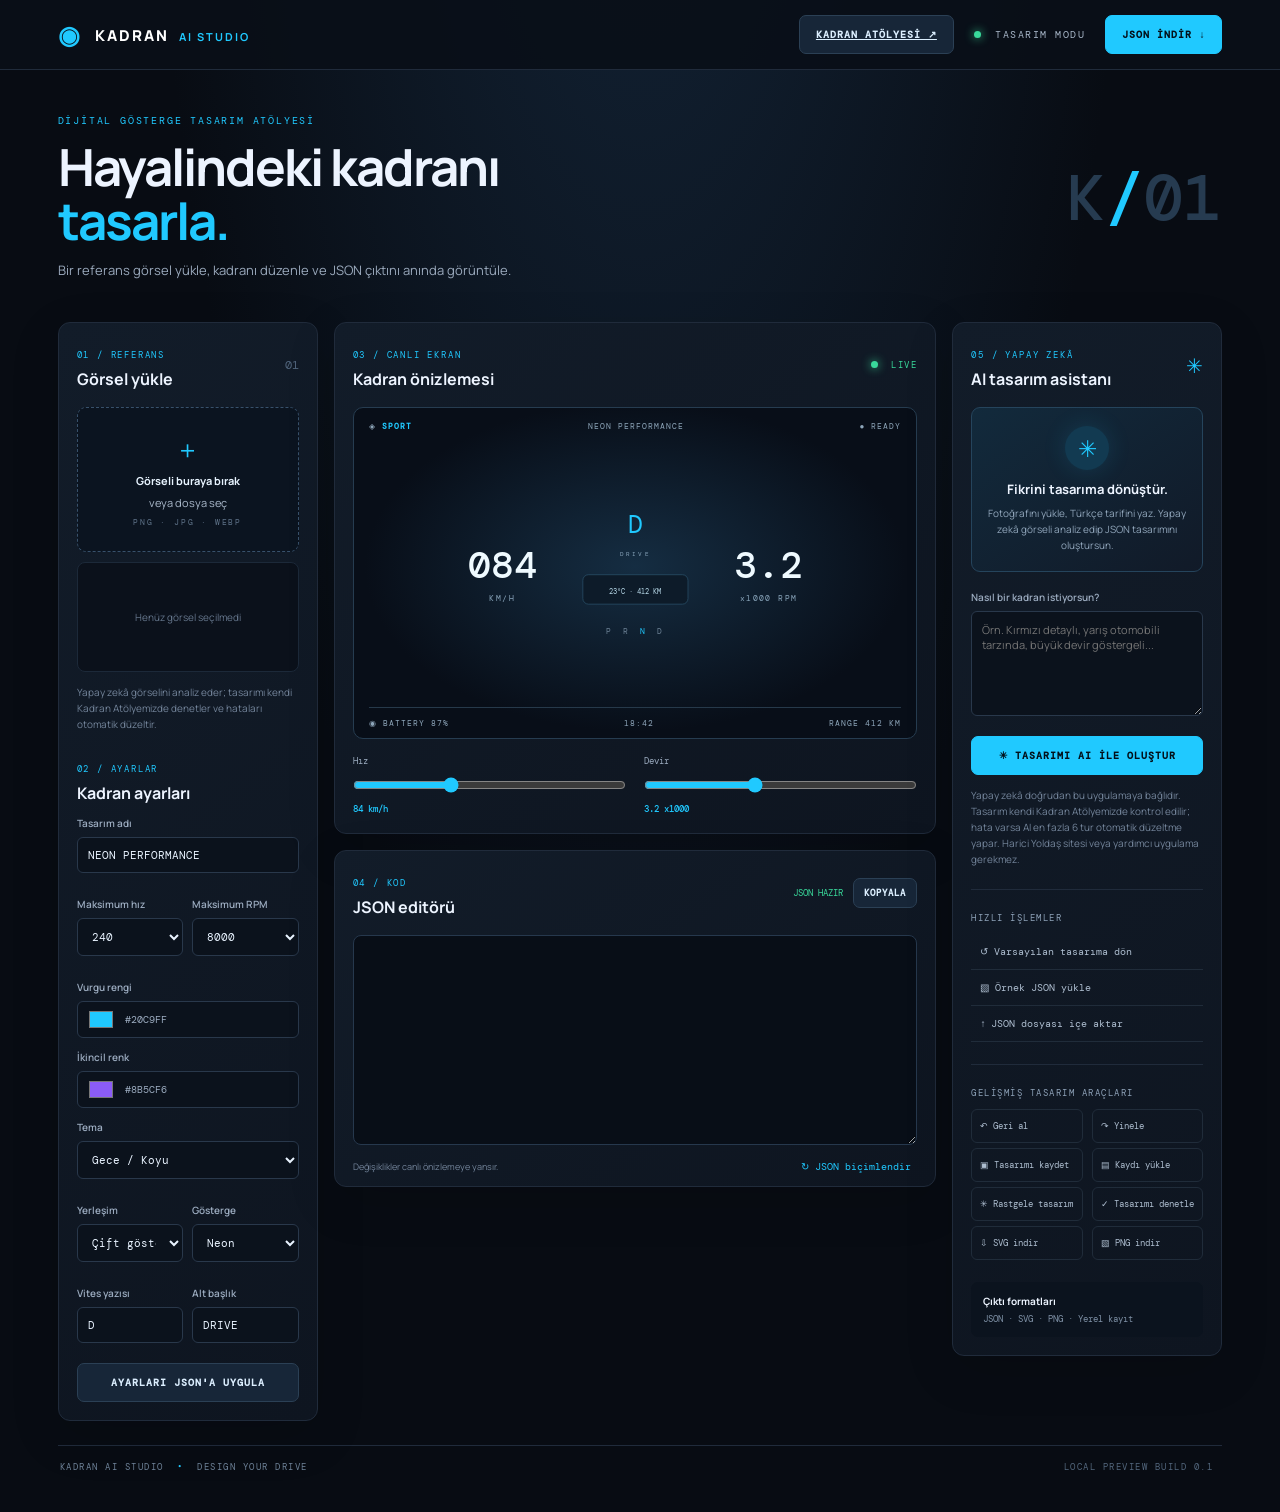
==== commit 35d605ea: "Remove external helper requirement from Kadran AI UI" ====
--- a/index.html
+++ b/index.html
@@ -19,7 +19,7 @@
         <span class="upload-symbol">＋</span><strong>Görseli buraya bırak</strong><span>veya dosya seç</span><small>PNG · JPG · WEBP</small>
       </label>
       <div class="reference-preview" id="referencePreview"><span>Henüz görsel seçilmedi</span></div>
-      <div class="hint">Yüklediğin görsel AI tarafından analiz edilir. Oluşturulan Yoldaş uyumlu JSON doğrudan kendi Kadran Atölyemizde açılır.</div>
+      <div class="hint">Yapay zekâ görselini analiz eder; tasarımı kendi Kadran Atölyemizde denetler ve hataları otomatik düzeltir.</div>
       <div class="panel-head controls-head"><div><small>02 / AYARLAR</small><h2>Kadran ayarları</h2></div></div>
       <label class="field">Tasarım adı<input id="nameInput" value="NEON PERFORMANCE"></label>
       <div class="two-fields">
@@ -71,8 +71,8 @@
       <div class="ai-card"><div class="ai-orb">✳</div><h3>Fikrini tasarıma dönüştür.</h3><p>Fotoğrafını yükle, Türkçe tarifini yaz. Yapay zekâ görseli analiz edip JSON tasarımını oluştursun.</p></div>
       <label class="field">Nasıl bir kadran istiyorsun?<textarea id="prompt" class="prompt" placeholder="Örn. Kırmızı detaylı, yarış otomobili tarzında, büyük devir göstergeli..."></textarea></label>
       <button id="generate" class="btn primary full">✳ TASARIMI AI İLE OLUŞTUR</button>
-      <button class="btn full" id="fixYoldasErrors" type="button">↻ YOLDAŞ HATALARINI AL VE DÜZELT</button>
-      <p class="hint">Workers AI görseli analiz eder. Gerçek Yoldaş test ve otomatik düzeltme için KadranOtomasyon yardımcısı açık olmalı. Atölye yalnızca Yoldaş hatasız onaylayınca açılır.</p>
+      
+      <p class="hint">Yapay zekâ doğrudan bu uygulamaya bağlıdır. Tasarım kendi Kadran Atölyemizde kontrol edilir; hata varsa AI en fazla 6 tur otomatik düzeltme yapar. Harici Yoldaş sitesi veya yardımcı uygulama gerekmez.</p>
       <div class="ai-divider"></div><h3 class="mini-title">HIZLI İŞLEMLER</h3>
       <button class="quick" id="reset">↺ Varsayılan tasarıma dön</button>
       <button class="quick" id="sample">▧ Örnek JSON yükle</button>
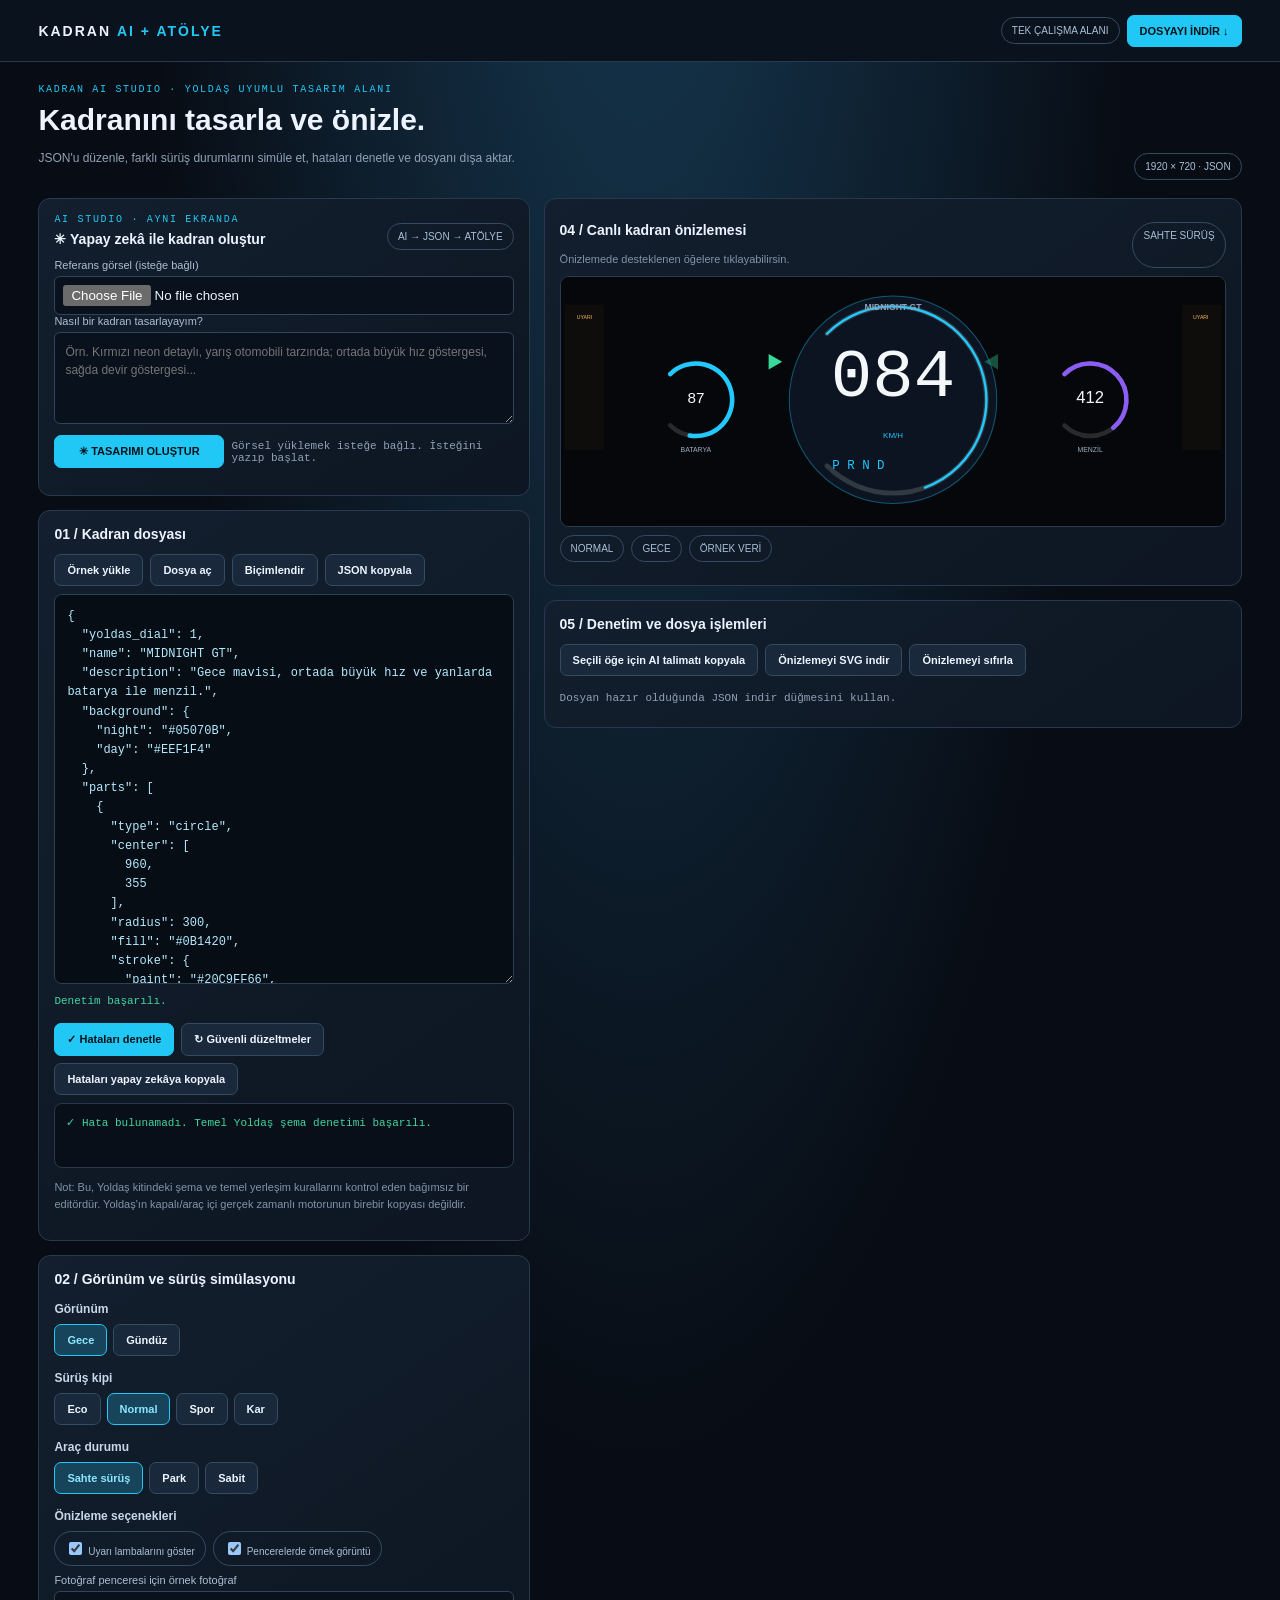
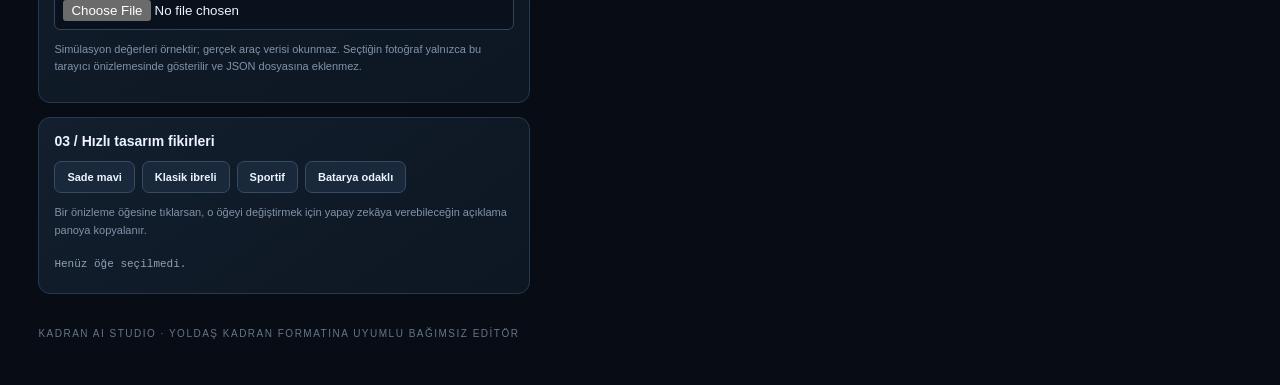
==== commit 4f460183: "Make the combined AI Atelier the main page" ====
--- a/index.html
+++ b/index.html
@@ -1,93 +1,13 @@
 <!doctype html>
 <html lang="tr">
 <head>
-<meta charset="utf-8"><meta name="viewport" content="width=device-width,initial-scale=1">
-<title>Kadran AI Studio</title><link rel="stylesheet" href="style.css">
+<meta charset="utf-8">
+<meta name="viewport" content="width=device-width,initial-scale=1">
+<meta http-equiv="refresh" content="0; url=atolye.html">
+<title>Kadran AI + Atölye</title>
+<script>location.replace("atolye.html");</script>
 </head>
 <body>
-<header class="topbar">
-  <a class="brand" href="#"><span class="brand-icon">◉</span> KADRAN <b>AI STUDIO</b></a>
-  <div class="top-actions"><a class="btn" href="atolye.html">KADRAN ATÖLYESİ ↗</a><span class="status"><i></i> TASARIM MODU</span><button id="downloadTop" class="btn primary">JSON İNDİR ↓</button></div>
-</header>
-<main>
-  <section class="intro"><div><p class="eyebrow">DİJİTAL GÖSTERGE TASARIM ATÖLYESİ</p><h1>Hayalindeki kadranı<br><em>tasarla.</em></h1><p class="sub">Bir referans görsel yükle, kadranı düzenle ve JSON çıktını anında görüntüle.</p></div><div class="intro-mark">K<span>/</span>01</div></section>
-  <section class="workspace">
-    <aside class="panel upload-panel">
-      <div class="panel-head"><div><small>01 / REFERANS</small><h2>Görsel yükle</h2></div><span class="step">01</span></div>
-      <label class="dropzone" id="dropzone" for="imageInput">
-        <input id="imageInput" type="file" accept="image/png,image/jpeg,image/webp">
-        <span class="upload-symbol">＋</span><strong>Görseli buraya bırak</strong><span>veya dosya seç</span><small>PNG · JPG · WEBP</small>
-      </label>
-      <div class="reference-preview" id="referencePreview"><span>Henüz görsel seçilmedi</span></div>
-      <div class="hint">Yapay zekâ görselini analiz eder; tasarımı kendi Kadran Atölyemizde denetler ve hataları otomatik düzeltir.</div>
-      <div class="panel-head controls-head"><div><small>02 / AYARLAR</small><h2>Kadran ayarları</h2></div></div>
-      <label class="field">Tasarım adı<input id="nameInput" value="NEON PERFORMANCE"></label>
-      <div class="two-fields">
-        <label class="field">Maksimum hız<select id="maxSpeed"><option>240</option><option>260</option><option>280</option><option>320</option><option>360</option></select></label>
-        <label class="field">Maksimum RPM<select id="maxRpm"><option>8000</option><option>7000</option><option>9000</option><option>10000</option></select></label>
-      </div>
-      <label class="field">Vurgu rengi<div class="color-row"><input id="accent" type="color" value="#20c9ff"><span id="colorValue">#20C9FF</span></div></label>
-      <label class="field">İkincil renk<div class="color-row"><input id="secondary" type="color" value="#8b5cf6"><span id="secondaryValue">#8B5CF6</span></div></label>
-      <label class="field">Tema<select id="theme"><option value="dark">Gece / Koyu</option><option value="light">Gündüz / Açık</option></select></label>
-      <div class="two-fields">
-        <label class="field">Yerleşim<select id="layout"><option value="dual-dial">Çift gösterge</option><option value="single-dial">Tek gösterge</option><option value="horizontal">Yatay çubuk</option><option value="minimal">Minimal</option></select></label>
-        <label class="field">Gösterge<select id="gaugeStyle"><option value="neon">Neon</option><option value="solid">Dolu</option><option value="minimal">Minimal</option></select></label>
-      </div>
-      <div class="two-fields">
-        <label class="field">Vites yazısı<input id="centerText" maxlength="8" value="D"></label>
-        <label class="field">Alt başlık<input id="subtitle" maxlength="18" value="DRIVE"></label>
-      </div>
-      <button id="applySettings" class="btn full">AYARLARI JSON'A UYGULA</button>
-    </aside>
-    <section class="center-column">
-      <div class="panel preview-panel">
-        <div class="panel-head"><div><small>03 / CANLI EKRAN</small><h2>Kadran önizlemesi</h2></div><span class="live"><i></i> LIVE</span></div>
-        <div id="cluster" class="cluster">
-          <div class="cluster-top"><span>◈ <b>SPORT</b></span><span id="clusterName">NEON PERFORMANCE</span><span>● READY</span></div>
-          <svg id="dial" viewBox="0 0 760 390" role="img" aria-label="Dijital araç kadranı">
-            <defs><filter id="glow"><feGaussianBlur stdDeviation="5" result="blur"/><feMerge><feMergeNode in="blur"/><feMergeNode in="SourceGraphic"/></feMerge></filter></defs>
-            <g id="leftTicks"></g><g id="rightTicks"></g>
-            <text x="190" y="210" class="dial-value" id="speedText">084</text><text x="190" y="242" class="dial-unit">KM/H</text>
-            <text x="570" y="210" class="dial-value" id="rpmText">3.2</text><text x="570" y="242" class="dial-unit">x1000 RPM</text>
-            <path id="speedArc" d="" class="arc"/><path id="rpmArc" d="" class="arc secondary"/>
-            <text x="380" y="145" text-anchor="middle" class="gear">D</text>
-            <text x="380" y="178" text-anchor="middle" class="gear-label">DRIVE</text>
-            <rect x="305" y="205" width="150" height="42" rx="8" class="info-box"/>
-            <text x="380" y="232" text-anchor="middle" class="info-text">23°C  ·  412 KM</text>
-            <text x="380" y="290" text-anchor="middle" class="bottom-info">P  R  <tspan class="active-gear">N</tspan>  D</text>
-          </svg>
-          <div class="cluster-bottom"><span>◉  BATTERY  87%</span><span>18:42</span><span>RANGE 412 KM</span></div>
-        </div>
-        <div class="preview-controls"><label>Hız <input id="speedSlider" type="range" min="0" max="240" value="84"><b id="speedLabel">84 km/h</b></label><label>Devir <input id="rpmSlider" type="range" min="0" max="8" step=".1" value="3.2"><b id="rpmLabel">3.2 x1000</b></label></div>
-      </div>
-      <div class="panel editor-panel">
-        <div class="panel-head"><div><small>04 / KOD</small><h2>JSON editörü</h2></div><div class="editor-actions"><span id="jsonStatus">JSON HAZIR</span><button id="copyJson" class="btn small">KOPYALA</button></div></div>
-        <textarea id="jsonEditor" spellcheck="false" aria-label="JSON editörü"></textarea>
-        <div class="editor-footer"><span>Değişiklikler canlı önizlemeye yansır.</span><button id="formatJson" class="text-btn">↻ JSON biçimlendir</button></div>
-      </div>
-    </section>
-    <aside class="panel ai-panel">
-      <div class="panel-head"><div><small>05 / YAPAY ZEKÂ</small><h2>AI tasarım asistanı</h2></div><span class="ai-star">✳</span></div>
-      <div class="ai-card"><div class="ai-orb">✳</div><h3>Fikrini tasarıma dönüştür.</h3><p>Fotoğrafını yükle, Türkçe tarifini yaz. Yapay zekâ görseli analiz edip JSON tasarımını oluştursun.</p></div>
-      <label class="field">Nasıl bir kadran istiyorsun?<textarea id="prompt" class="prompt" placeholder="Örn. Kırmızı detaylı, yarış otomobili tarzında, büyük devir göstergeli..."></textarea></label>
-      <button id="generate" class="btn primary full">✳ TASARIMI AI İLE OLUŞTUR</button>
-      
-      <p class="hint">Yapay zekâ doğrudan bu uygulamaya bağlıdır. Tasarım kendi Kadran Atölyemizde kontrol edilir; hata varsa AI en fazla 6 tur otomatik düzeltme yapar. Harici Yoldaş sitesi veya yardımcı uygulama gerekmez.</p>
-      <div class="ai-divider"></div><h3 class="mini-title">HIZLI İŞLEMLER</h3>
-      <button class="quick" id="reset">↺ Varsayılan tasarıma dön</button>
-      <button class="quick" id="sample">▧ Örnek JSON yükle</button>
-      <label class="quick file-load">↑ JSON dosyası içe aktar<input type="file" id="jsonInput" accept=".json,application/json"></label>
-      <div class="ai-divider"></div><h3 class="mini-title">GELİŞMİŞ TASARIM ARAÇLARI</h3>
-      <div class="tool-grid">
-        <button class="quick tool-btn" id="undo">↶ Geri al</button><button class="quick tool-btn" id="redo">↷ Yinele</button>
-        <button class="quick tool-btn" id="saveDesign">▣ Tasarımı kaydet</button><button class="quick tool-btn" id="loadDesign">▤ Kaydı yükle</button>
-        <button class="quick tool-btn" id="randomize">✳ Rastgele tasarım</button><button class="quick tool-btn" id="validate">✓ Tasarımı denetle</button>
-        <button class="quick tool-btn" id="exportSvg">⇩ SVG indir</button><button class="quick tool-btn" id="exportPng">▧ PNG indir</button>
-      </div>
-      <div class="export-note"><b>Çıktı formatları</b><span>JSON · SVG · PNG · Yerel kayıt</span></div>
-    </aside>
-  </section>
-  <footer> KADRAN AI STUDIO <span>•</span> DESIGN YOUR DRIVE <span class="foot-right">LOCAL PREVIEW BUILD 0.1</span></footer>
-</main>
-<script src="app.js"></script>
-</body></html>+<p>Kadran AI + Atölye açılıyor… <a href="atolye.html">Buraya tıkla</a>.</p>
+</body>
+</html>
